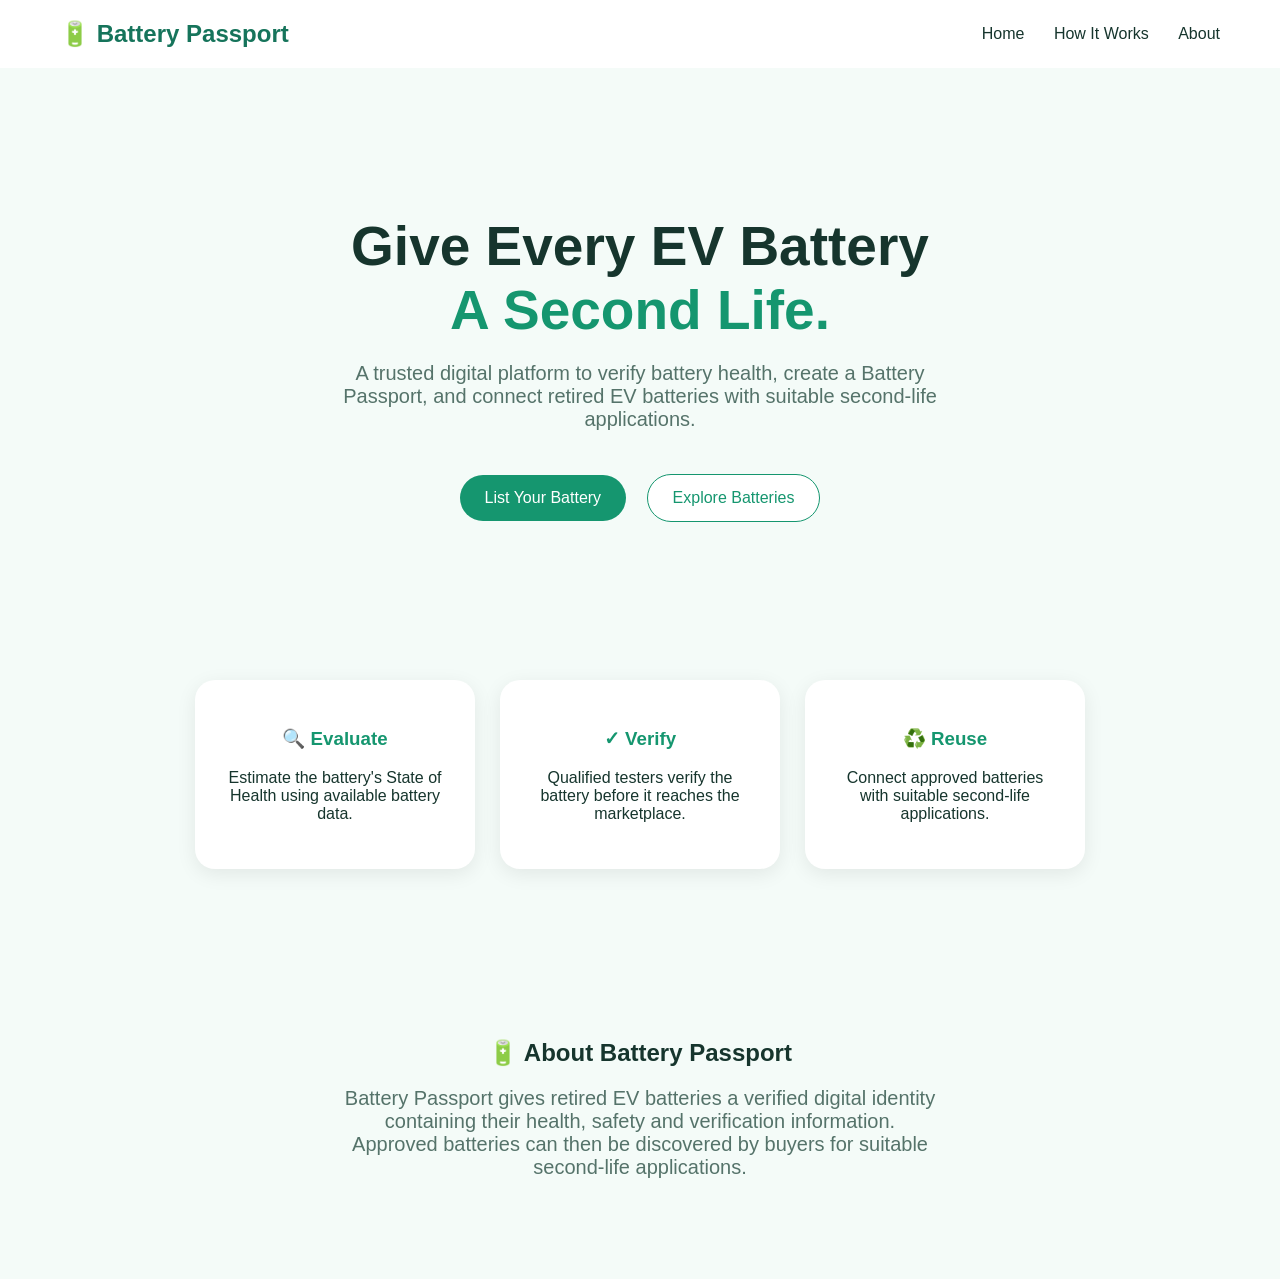
==== index.html @ 2e21294e "Add files via upload" ====
<!DOCTYPE html>
<html>

<head>

    <title>Battery Passport</title>

    <link rel="stylesheet" href="style.css">

</head>

<body>

    <header>

        <div class="logo">
            🔋 Battery Passport
        </div>

        <nav>

            <a href="index.html">Home</a>

            <a href="#how-it-works">
                How It Works
            </a>

            <a href="#about">
                About
            </a>

        </nav>

    </header>


    <section class="hero">

        <h1>
            Give Every EV Battery<br>
            <span>A Second Life.</span>
        </h1>

        <p>
            A trusted digital platform to verify battery health,
            create a Battery Passport, and connect retired EV
            batteries with suitable second-life applications.
        </p>


        <div class="buttons">

            <button class="primary" onclick="goToSeller()">
                List Your Battery
            </button>

            <button class="secondary" onclick="goToBuyer()">
                Explore Batteries
            </button>

        </div>

    </section>


    <section class="card-section" id="how-it-works">

        <div class="card">

            <h3>🔍 Evaluate</h3>

            <p>
                Estimate the battery's State of Health
                using available battery data.
            </p>

        </div>


        <div class="card">

            <h3>✓ Verify</h3>

            <p>
                Qualified testers verify the battery
                before it reaches the marketplace.
            </p>

        </div>


        <div class="card">

            <h3>♻️ Reuse</h3>

            <p>
                Connect approved batteries with
                suitable second-life applications.
            </p>

        </div>

    </section>


    <section class="hero" id="about">

        <h2>
            🔋 About Battery Passport
        </h2>

        <p>
            Battery Passport gives retired EV batteries
            a verified digital identity containing their
            health, safety and verification information.
        </p>

        <p>
            Approved batteries can then be discovered by
            buyers for suitable second-life applications.
        </p>

    </section>


    <script>

        function goToSeller() {

            window.location.href = "seller.html";

        }


        function goToBuyer() {

            window.location.href = "buyer.html";

        }

    </script>


</body>

</html>
---- style.css ----
body {
    margin: 0;
    font-family: Arial, sans-serif;
    background: #f4fbf8;
    color: #16352d;
}

header {
    background: white;
    padding: 20px 60px;
    display: flex;
    justify-content: space-between;
    align-items: center;
}

.logo {
    font-size: 24px;
    font-weight: bold;
    color: #16745b;
}

nav a {
    margin-left: 25px;
    text-decoration: none;
    color: #16352d;
}

.hero {
    text-align: center;
    padding: 100px 20px;
}

.hero h1 {
    font-size: 55px;
    margin-bottom: 20px;
}

.hero h1 span {
    color: #15966f;
}

.hero p {
    font-size: 20px;
    color: #55736a;
    max-width: 650px;
    margin: auto;
}

.buttons {
    margin-top: 35px;
}

button {
    padding: 14px 25px;
    margin: 8px;
    border: none;
    border-radius: 25px;
    font-size: 16px;
    cursor: pointer;
}

.primary {
    background: #15966f;
    color: white;
}

.secondary {
    background: white;
    color: #15966f;
    border: 1px solid #15966f;
}

.card-section {
    display: flex;
    justify-content: center;
    gap: 25px;
    padding: 50px;
}

.card {
    background: white;
    padding: 30px;
    width: 220px;
    border-radius: 20px;
    text-align: center;
    box-shadow: 0 5px 20px rgba(0,0,0,0.08);
}

.card h3 {
    color: #15966f;
}
.health-card {
    margin-top: 25px;
    padding: 25px;
    background: #eefaf5;
    border-radius: 20px;
    text-align: center;
    font-size: 18px;
    display: none;
}

.health-card .soh {
    font-size: 42px;
    font-weight: bold;
    color: #15966f;
}

.health-card .pending {
    margin-top: 10px;
    color: #b7791f;
    font-weight: bold;
}
.form-card {
    width: 500px;
    max-width: 90%;
}

.form-card label {
    display: block;
    margin-top: 18px;
    margin-bottom: 7px;
    font-weight: bold;
}

.form-card input,
.form-card select {
    width: 100%;
    padding: 12px;
    border: 1px solid #cdded8;
    border-radius: 10px;
    box-sizing: border-box;
    font-size: 15px;
}

.health-card {
    margin-top: 25px;
    padding: 25px;
    background: #eefaf5;
    border-radius: 20px;
    text-align: center;
    font-size: 18px;
    display: none;
}

.health-card .soh {
    font-size: 42px;
    font-weight: bold;
    color: #15966f;
    margin: 10px;
}

.health-card .pending {
    color: #b7791f;
    font-weight: bold;
}
.status-timeline {
    margin-top: 30px;
    padding: 20px;
    display: flex;
    align-items: center;
    justify-content: center;
    gap: 10px;
}

.timeline-step {
    text-align: center;
    width: 120px;
}

.timeline-step .circle {
    width: 35px;
    height: 35px;
    line-height: 35px;
    margin: auto;
    border-radius: 50%;
    background: #15966f;
    color: white;
    font-weight: bold;
}

.timeline-step p {
    font-size: 13px;
}

.timeline-line {
    width: 50px;
    height: 3px;
    background: #15966f;
}

.pending-step .circle {
    background: #d69e2e;
}
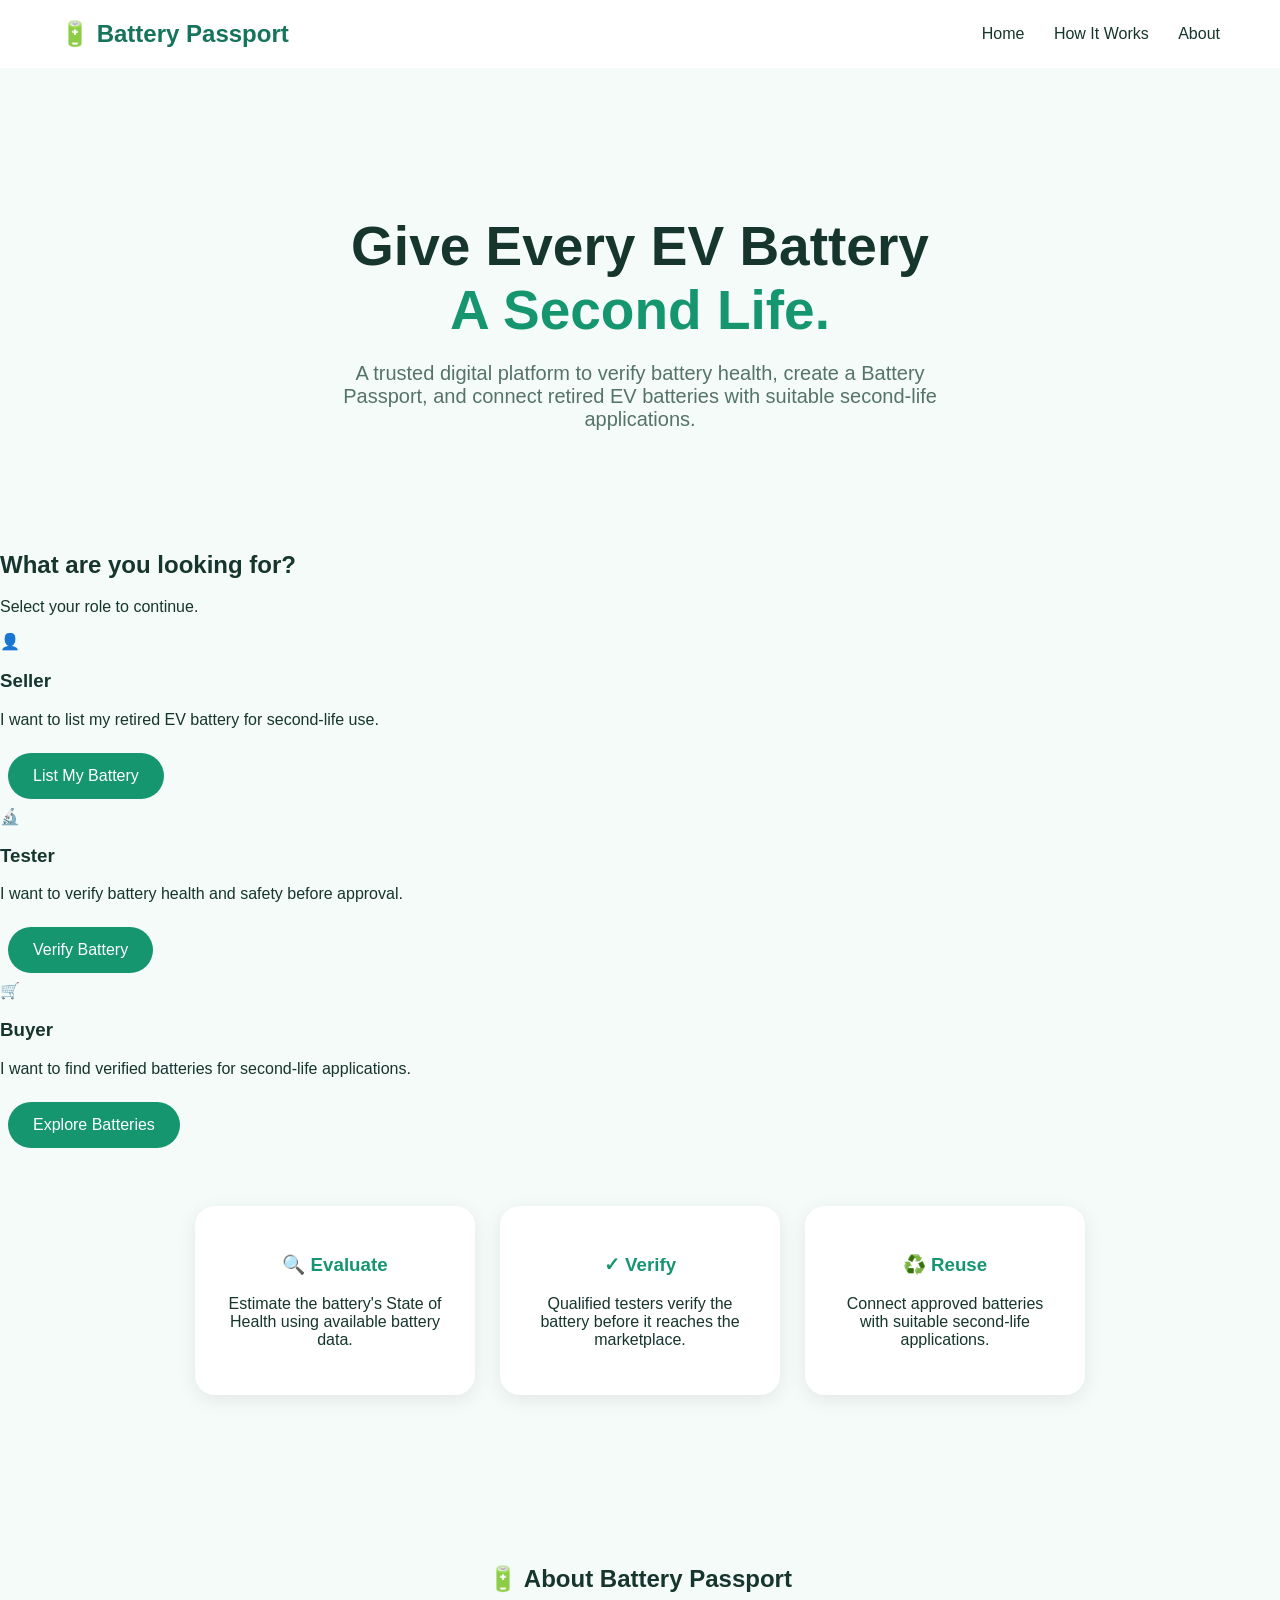
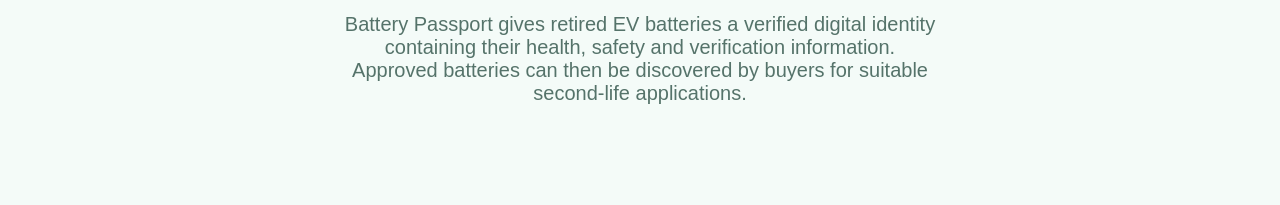
==== commit 28d452cd: "Update index.html with new role selection and structure Refactored HTML structure, added role select" ====
--- a/index.html
+++ b/index.html
@@ -10,6 +10,8 @@
 </head>
 
 <body>
+
+    <!-- HEADER -->
 
     <header>
 
@@ -33,6 +35,8 @@
 
     </header>
 
+
+    <!-- HERO -->
 
     <section class="hero">
 
@@ -47,23 +51,119 @@
             batteries with suitable second-life applications.
         </p>
 
-
-        <div class="buttons">
-
-            <button class="primary" onclick="goToSeller()">
-                List Your Battery
-            </button>
-
-            <button class="secondary" onclick="goToBuyer()">
-                Explore Batteries
-            </button>
-
-        </div>
-
-    </section>
-
-
-    <section class="card-section" id="how-it-works">
+    </section>
+
+
+    <!-- ROLE SELECTION -->
+
+    <section class="role-section">
+
+        <h2>
+            What are you looking for?
+        </h2>
+
+        <p>
+            Select your role to continue.
+        </p>
+
+
+        <div class="role-container">
+
+
+            <!-- SELLER -->
+
+            <div class="role-card">
+
+                <div class="role-icon">
+                    👤
+                </div>
+
+                <h3>
+                    Seller
+                </h3>
+
+                <p>
+                    I want to list my retired EV battery
+                    for second-life use.
+                </p>
+
+                <button
+                    class="primary"
+                    onclick="goToSeller()">
+
+                    List My Battery
+
+                </button>
+
+            </div>
+
+
+            <!-- TESTER -->
+
+            <div class="role-card">
+
+                <div class="role-icon">
+                    🔬
+                </div>
+
+                <h3>
+                    Tester
+                </h3>
+
+                <p>
+                    I want to verify battery health
+                    and safety before approval.
+                </p>
+
+                <button
+                    class="primary"
+                    onclick="goToTester()">
+
+                    Verify Battery
+
+                </button>
+
+            </div>
+
+
+            <!-- BUYER -->
+
+            <div class="role-card">
+
+                <div class="role-icon">
+                    🛒
+                </div>
+
+                <h3>
+                    Buyer
+                </h3>
+
+                <p>
+                    I want to find verified batteries
+                    for second-life applications.
+                </p>
+
+                <button
+                    class="primary"
+                    onclick="goToBuyer()">
+
+                    Explore Batteries
+
+                </button>
+
+            </div>
+
+
+        </div>
+
+    </section>
+
+
+    <!-- HOW IT WORKS -->
+
+    <section
+        class="card-section"
+        id="how-it-works">
 
         <div class="card">
 
@@ -103,7 +203,11 @@
     </section>
 
 
-    <section class="hero" id="about">
+    <!-- ABOUT -->
+
+    <section
+        class="hero"
+        id="about">
 
         <h2>
             🔋 About Battery Passport
@@ -123,6 +227,8 @@
     </section>
 
 
+    <!-- JAVASCRIPT -->
+
     <script>
 
         function goToSeller() {
@@ -132,6 +238,13 @@
         }
 
 
+        function goToTester() {
+
+            window.location.href = "tester.html";
+
+        }
+
+
         function goToBuyer() {
 
             window.location.href = "buyer.html";
@@ -143,4 +256,4 @@
 
 </body>
 
-</html>+</html>
